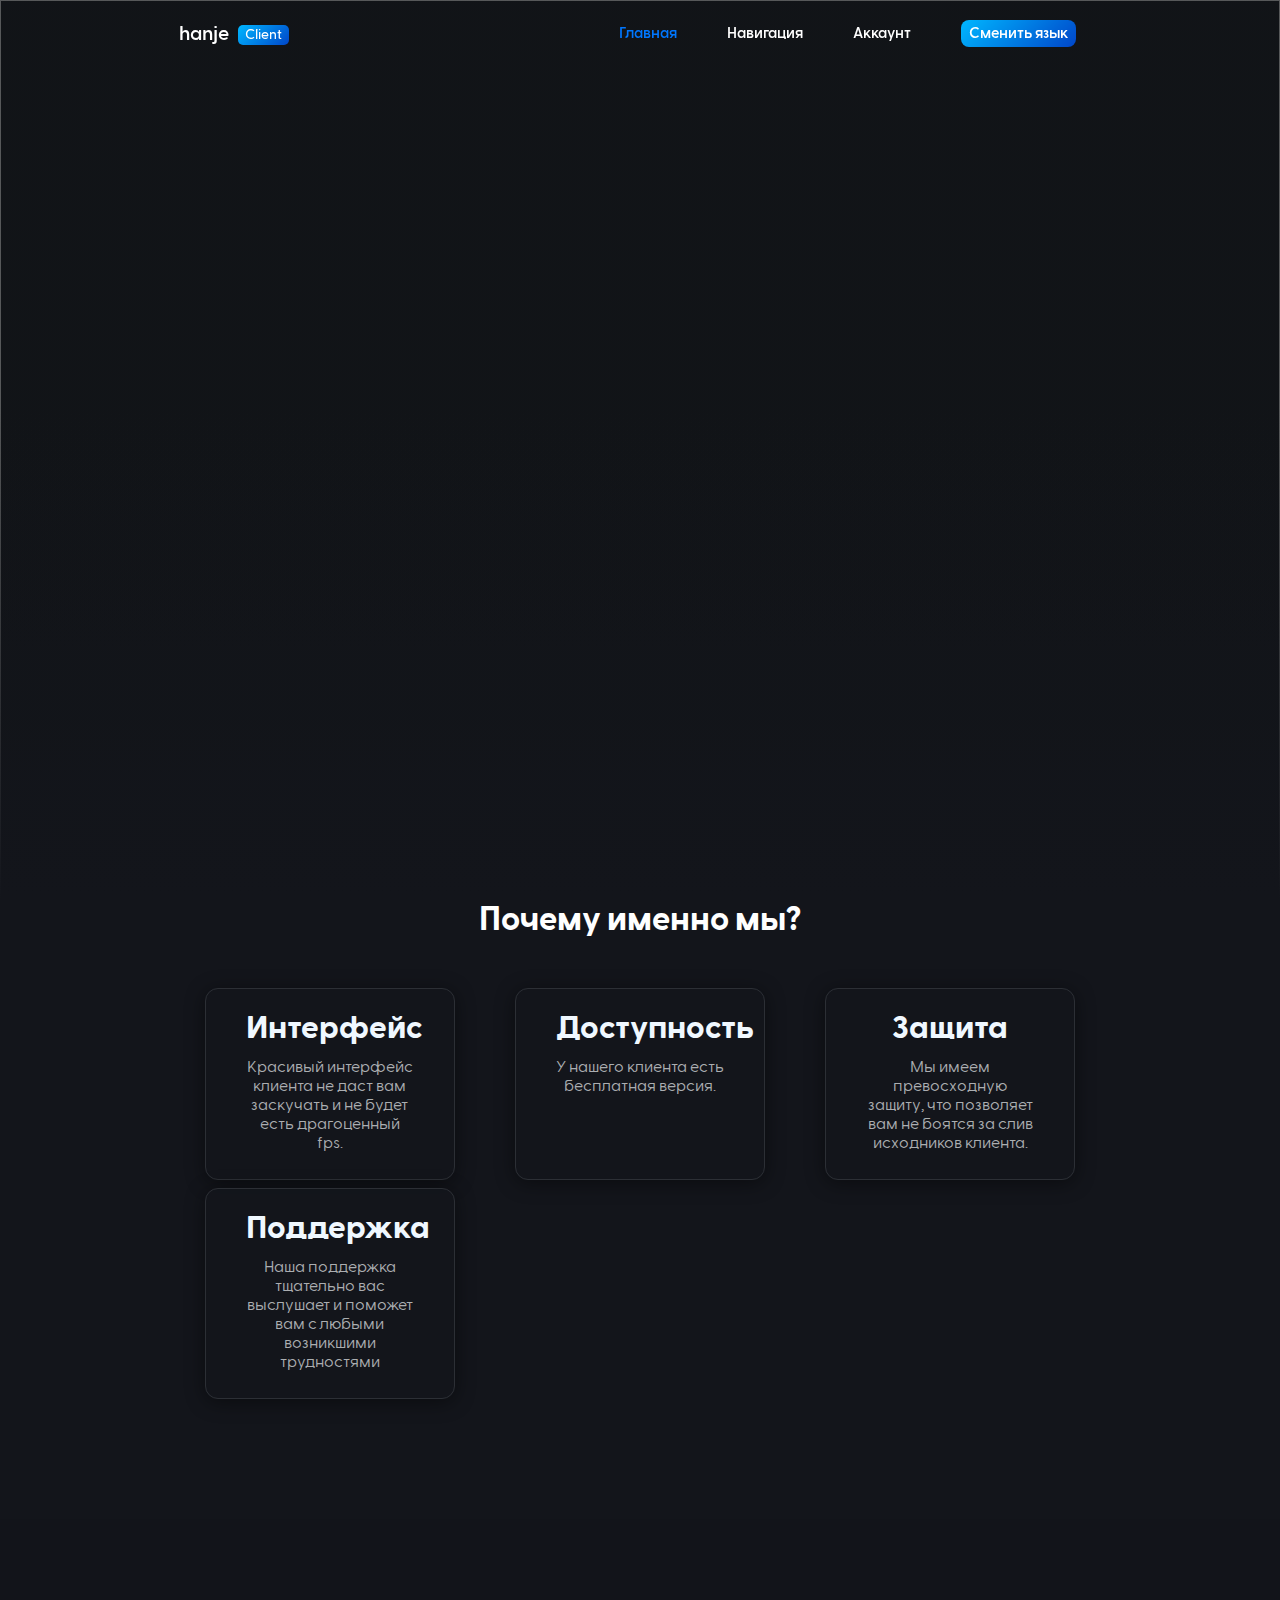
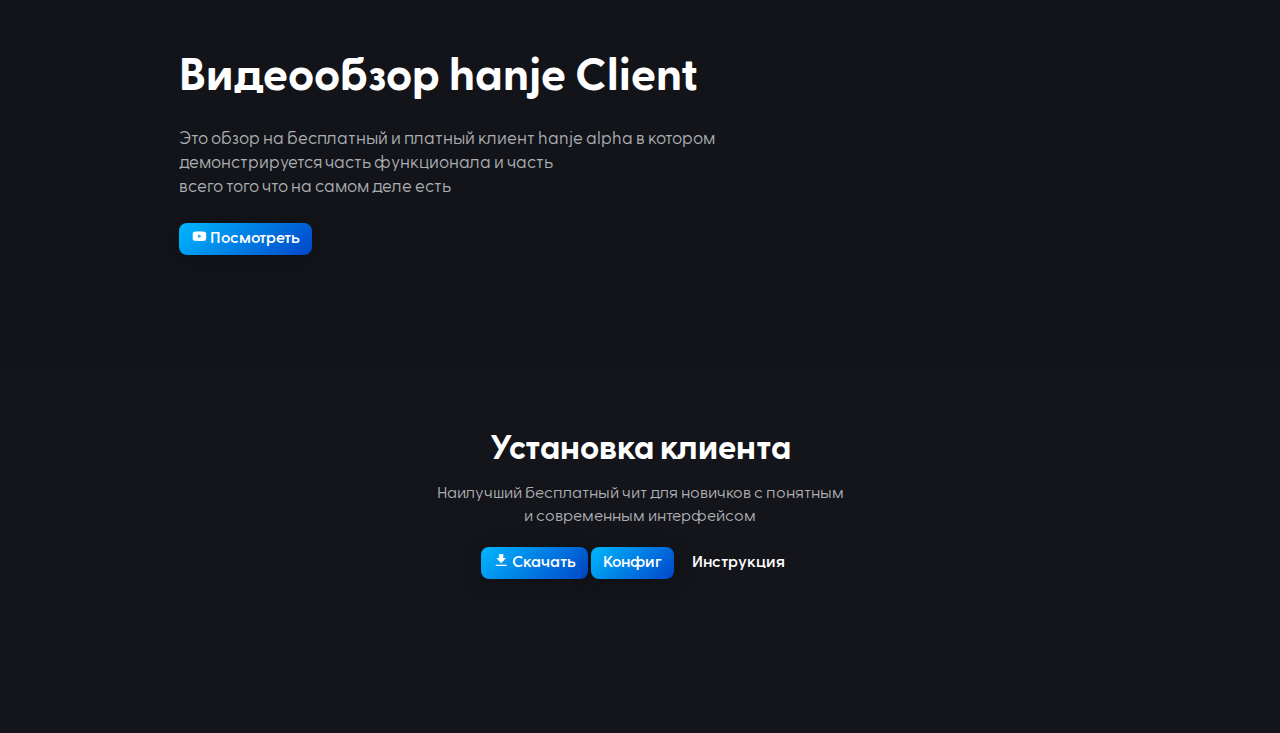
==== index.html @ c72755fe "Initial commit" ====
<!DOCTYPE html>
<html lang="en">
<head>
    <script src="/script.js"></script>
    <script>
        new Snow();
    </script>

    <div class="snowflakes"></div>

    <meta charset="UTF-8">
    <meta name="viewport" content="width=device-width, initial-scale=1.0">
    <title>Главная - hanje alpha</title>
    <link rel="shortcut icon" href="img/logo.png">
    <link href='boxicons%402.1.4/css/boxicons.min.css' rel='stylesheet'>
    <link rel="stylesheet" href="css2?family=Material+Symbols+Outlined:opsz,wght,FILL,GRAD@24,400,1,0">
    <link rel="stylesheet" href="css/main.css?1703620964">
    <link href="/css/main.css" rel="stylesheet">
</head>

<body>

    <script src="/script.js"></script>
    <script>
        new Snow();
    </script>

    <div class="snowflakes"></div>

    <div class="preloader">
        <div class="preloader__row">
          <div class="preloader__item"></div>
          <div class="preloader__item"></div>
        </div>
      </div>

    <header class="">
        <a class="logo" href="">hanje <span>Client</span></a>
        <ul class="navlist">
            <li><a style="color: var(--glavny-color);" href="index.html">Главная</a></li>
            <li><a href="vibor.html">Навигация</a></li>
            <li><a href="auth/auth.html">Аккаунт</a></li>
            <li><a class="login" href="uk.html">Сменить язык</a></li>
        </ul>
    </header>

    <!-- Секция #1 - Главная страница, hanje Client и ниже описание, справа меню -->
    <img class="bg-img" alt="">
    <div class="gradient"></div>
    <div class="transition"></div> <!-- Переход между секциями -->

    <section id="main">
        <div class="page-text">
            <img class="anim" src="img/menu2.png" alt="">
            <h1 class="main-text anim">Побеждай в <span class="minecraft">Standoff 2</span> <br> прямо сейчас!</h1>
            <p class="desc-text anim">Встречайте лучший бесплатный/платный клиент с красивой <br> визуальной составляющией на русском и <br> английском языках!</p>
            <a class="main-btn install anim" href="#inst-client"><span><i class='bx bxs-download'></i></span> Установить</a>
            <a class="faq anim" href="faq.php.html">FAQ</a>
        </div>
    </section>

    <!-- Секция #2 - Почему именно мы? (Описать тех. поддержку, визуалы, обходы)-->
    <section id="whyus">
        <div class="whyus-text">
            <h1 class="sec-title">Почему именно мы?</h1>
            <div class="container">
                <div class="wbox">
                    <h1 class="title">Интерфейс</h1>
                    <p class="desc">Красивый интерфейс клиента не даст вам заскучать и не будет есть драгоценный fps.</p>
                </div>
                
                <div class="wbox">
                    <h1 class="title">Доступность</h1>
                    <p class="desc">У нашего клиента есть бесплатная версия.</p>
                </div>
                <div class="wbox">
                    <h1 class="title">Защита</h1>
                    <p class="desc">Мы имеем превосходную защиту, что позволяет вам не боятся за слив исходников клиента.</p>
                </div>
                <div style="cursor: pointer;" target="_blank" onclick="window.location=''" class="wbox">
                    <h1 class="title">Поддержка</h1>
                    <p class="desc">Наша поддержка тщательно вас выслушает и поможет вам с любыми возникшими трудностями</p>
                </div>
            </div>
        </div>
    </section>

    <!-- Секция #3 - Видеообзор -->
    <section id="showcase"> 
        <div class="video-text">
            <div class="video-showcase">
                <video style="position: absolute; opacity: 0.5; filter: blur(20px);" src="img/videos/video.mp4" muted="" autoplay="" loop="" plays-inline=""></video>
                <video src="img/videos/video.mp4" muted="" autoplay="" loop="" plays-inline=""></video>
            </div>
            <h1 class="main-text">Видеообзор hanje Client</h1>
            <p class="desc-text">Это обзор на бесплатный и платный клиент hanje alpha в котором <br> демонстрируется часть функционала и часть <br> всего того что на самом деле есть</p>
            <a href="" class="install-btn"><span><i class='bx bxl-youtube'></i></span> Посмотреть</a>
        </div>
    </section>

    <!-- Секция #4 - Установить лоадер -->
    <section id="inst-client"> 
        <div class="inst-text">
            <h1 class="title">Установка клиента</h1>
            <p class="desc">Наилучший бесплатный чит для новичков с понятным <br>
                и современным интерфейсом  </p>
                <a class="main-btn install anim" href=""><span><i class="bx bxs-download"></i></span> Скачать</a> <a class="main-btn install anim" href="stormhvh.cfg"><span><i class=""> </i></span> Конфиг</a>
            <a class="faq anim" href="faq.php.html">Инструкция</a>
            <!-- <div style="padding-top: 17px;" class="inst-sup"><a style="color: #abaeb1;" class="faq" href="https://discord.gg/RJjRnCU88g"> Купить с поддержкой</a> </div> -->
        </div>
    </section>
    
        
    <!-- Секция #5 - Статистика клиента -->
        <section id="join-us">
            <div class="con-text">
            </div>
        </section>
    <script>

        // Loading page
        window.onload = function () {
          document.body.classList.add('loaded_hiding');
          window.setTimeout(function () {
            document.body.classList.add('loaded');
            document.body.classList.remove('loaded_hiding');
          }, 500);
        }

        //Sticky header 
        document.addEventListener("DOMContentLoaded", function() {
            const header = document.querySelector("header");
            window.addEventListener("scroll", function() { 
                header.classList.toggle("sticky", window.scrollY > 20);
            });
        });
        

//<!-- Секция #6 - говно какое то -->    

//Counter

let valueDisplays = document.querySelectorAll(".desc-count");
let interval = 2000;
let maxEndValue = 0;
let numSteps = 1000; // Количество шагов, которые вы хотите для анимации

valueDisplays.forEach((valueDisplay) => {
   let endValue = parseInt(valueDisplay.getAttribute("data-val"));
   maxEndValue = Math.max(maxEndValue, endValue);
});

let duration = Math.floor(interval / numSteps);

valueDisplays.forEach((valueDisplay) => {
   let startValue = 0;
   let endValue = parseInt(valueDisplay.getAttribute("data-val"));
   let increment = (endValue - startValue) / numSteps;
   let step = 0;

   let counter = setInterval(function () {
      startValue += increment;
      step++;
      valueDisplay.textContent = Math.round(startValue);
      if (step >= numSteps) {
          clearInterval(counter);
          valueDisplay.textContent = endValue; // Убедимся, что конечное значение точное
      }
   }, duration);
});


    </script>
</body>
</html>
---- css/main.css ----
﻿/*@import url('https://fonts.googleapis.com/css2?family=Inter:wght@300;400;500;600;700;800&display=swap');*/

@font-face {
    font-family: dbold;
    src: local('Greycliff CF Demi Bold'), local('Greycliff-CF-Demi-Bold'),
        url('../other/demibold/GreycliffCF-DemiBold.woff2') format('woff2'),
        url('../other/demibold/GreycliffCF-DemiBold.woff') format('woff'),
        url('../other/demibold/GreycliffCF-DemiBold.ttf') format('truetype');
    font-weight: 700;
}

@font-face {
    font-family: bold;
    src: local('Greycliff CF Bold'), local('Greycliff-CF-Bold'),
        url('../other/bold/GreycliffCF-Bold.woff2') format('woff2'),
        url('../other/bold/GreycliffCF-Bold.woff') format('woff'),
        url('../other/bold/GreycliffCF-Bold.ttf') format('truetype');
    font-weight: 600;
    font-style: normal;
}

@font-face {
    font-family: medium;
    src: local('Greycliff CF Medium'), local('Greycliff-CF-Medium'),
        url('../other/medium/GreycliffCF-Medium.woff2') format('woff2'),
        url('../other/medium/GreycliffCF-Medium.woff') format('woff'),
        url('../other/medium/GreycliffCF-Medium.ttf') format('truetype');
    font-weight: 500;
    font-style: normal;
}
@font-face {
    font-family: regular;
    src: local('Greycliff CF Regular'), local('Greycliff-CF-Regular'),
        url('../other/regular/GreycliffCF-Regular.woff2') format('woff2'),
        url('../other/regular/GreycliffCF-Regular.woff') format('woff'),
        url('../other/regular/GreycliffCF-Regular.ttf') format('truetype');
    font-weight: 400;
    font-style: normal;
  }

::-webkit-scrollbar {
    width: 7px;
  }
  
::-webkit-scrollbar-track {
background: #13151b;
}

::-webkit-scrollbar-thumb {
background: linear-gradient(135deg, #00b7ff, #0046c9);
border-radius: 20px;
}

::-webkit-scrollbar-button {
display: none;
}

* {
    margin: 0;
    padding: 0;
    text-decoration: none;
    box-sizing: border-box;
    list-style: none;
    scroll-behavior: smooth;
}

body {
    font-family: dbold, sans-serif;
    background: rgb(19, 21, 27);
    transition: all 0.3s ease-in-out;
}
  

:root {
    --main-color: linear-gradient(135deg, #00b7ff, #0046c9);
    --glavny-color: #0077ff;
    --dark-color: #0f0f0f;
    --light-dark-color: #333333;
}

header {
    position: fixed;
    width: 100%;
    top: 0;
    right: 0;
    z-index: 1000;
    display: flex;
    align-items: center;
    justify-content: space-between;
    padding: 22px 14%;
    left: 0;
    transition: 0.3s ease;
}

header.sticky {
    padding: 16px 14%;
    background: #13151bd5;
    box-shadow: 0 0 20px #0000003e;
    border-bottom: 1px solid #2c2f35;
    backdrop-filter: blur(11px);
}

header .navlist {
    display: flex;
}

header .logo {
    font-family: dbold;
    color: #fff;
    font-size: 20px;
}

header a.active {
    color: var(--main-color);   
}

header .logo span {
    font-size: 14px;
    font-family: medium;
    vertical-align: middle;
    padding: 3px 7px 3px 7px;
    border-radius: 5px;
    margin-left: 5px;
    background: var(--main-color);
}

header .navlist a {
    color: #ffffff;
    font-size: 15px;
    font-weight: 500;
    margin: 0 25px;
    transition: all 0.3s ease;
}
header .navlist a:hover {
    color: #cacaca;
}

header .navlist .login {
    border-radius: 8px;
    font-weight: 600;
    font-size: 15px;
    padding: 6px 8px;
    color: #ffffff;
    background: linear-gradient(135deg, #00b7ff, #0046c9);
}

header .navlist .login:hover {
    background: linear-gradient(135deg, #00b7ff, #0046c9);
}

header .navlist .login:hover {
    color: #fff;
}

/*#gradient1 {
    width: 100%;
    height: 100%;
    top: 0;
    left: 0;
    position: absolute;
    background: linear-gradient(130deg, #2680fe, #00000000, #00000000);
    background-size: 200% 200%;
    animation: Animation 5s ease-in-out infinite;
}

#gradient2 {
    width: 100%;
    height: 100%;
    top: 0;
    right: 0;
    position: absolute;
    font-size:30px;
    background: linear-gradient(310deg, #2680fe, #00000000, #00000000);
    background-size: 200% 200%;
    animation: Animation2 5s ease-in-out infinite;
}

@keyframes Animation { 
    0%{background-position:100% 0%}
    50%{background-position:100% 20%}
    100%{background-position:100% 0%}
}

@keyframes Animation2 { 
    0%{background-position:30% 0%}
    50%{background-position:30% 20%}
    100%{background-position:30% 0%}
}
*/

/* Секция #1 - Главная страница */

#main {
    position: relative;
    width: 100%;
    height: 100vh;
    padding: 160px 14% 120px;
    background-size: cover;
    background-position: center;
    display: flex;
    align-items: center;
    justify-content: left;
    color: #fff;
}

#main .page-text img{
    width: 520px;
    position: absolute;
    right: 14%;
    top: 35%;
    border-radius: 10px;
    box-shadow: 0 0 30px #00000089;
    border: 1px solid #42424244;
    object-fit: cover;
}

#main .page-text h1 {
    font-family: bold;
    color: #ffffff;
    font-size: 58px;
    line-height: 1.02;
    font-weight: 700;
    margin-bottom: 34px;
}


#main .page-text p {
    font-family: regular;
    color: #dcdcdc;
    font-size: 17px;
    line-height: 1.40;
    margin-bottom: 34px;
}


#main .page-text .minecraft {
    background: linear-gradient(135deg, #00b7ff, #0046c9);
    -webkit-background-clip: text;
    -webkit-text-fill-color: transparent;
}

#main .page-text .main-btn {
    font-weight: 600;
    color: #fff;
    padding: 8px 12px;
    background: var(--main-color);
    border-radius: 8px;
    transition: 0.3s ease;
    box-shadow: 0 4px 20px #0000003e;
}

#main .page-text .main-btn:hover {
    background: linear-gradient(135deg, #00b7ff, #0046c9);
}

#main .page-text .faq {
    font-weight: 600;
    color: #fff;
    padding: 8px 12px;
    margin-left: 5px;
    background: none;
}

#main .page-text .main-btn span {
    vertical-align: middle;
}

#main .page-text .anim {
    opacity: 0;
    transform: translateY(30px);
    animation: moveup 0.5s ease-in-out forwards;
}

@keyframes moveup {
    100% {
        opacity: 1;
        transform: translateY(0px);
    }
}


  
@media (max-width: 1700px) {
    #main .page-text img {
        width: 480px;
    }
}

@media (max-width: 1600px) {
    #showcase .video-text video {
        width: 470px;

    }
}

@media (max-width: 1500px) {
    #main .page-text img {
        display: none;
    }
}

@media (max-width: 1480px) {
    #whyus .container .wbox {
        margin-top: 8px;
    }
}

@media (max-width: 1380px) {
    #showcase .video-text video {
        display: none;
    }
}

@media (max-width: 880px) {
    #main .page-text h1 {
        font-size: 48px;
        margin-bottom: 24px;
    }
    #main .page-text p {
        font-size: 16px;
    }
    header .navlist {
        display: none;
    }
}

@media (max-width: 720px) {
    #main {
        padding: 160px 8% 120px;
    }

    header {
        padding: 22px 8%;
    }
    header.sticky {
        padding: 16px 8%;
    }

    #whyus .container .wbox {
        margin-bottom: 20px;
    }
    #whyus {
        padding: 0 8% 120px;
    }

}

@media (max-width: 620px) {
    #main .page-text h1 {
        font-size: 42px;
    }
}

@media (max-width: 480px) {
    #main .page-text p {
        font-size: 14px;
    }
}




.gradient {
    width: 100%;
    height: 100%;
    top: 0;
    left: 0;
    position: absolute;
    background: linear-gradient(to bottom, rgba(16, 19, 21, 0.6), rgba(16, 19, 21, 0.6));
}

.transition {
    position: absolute;
    top: 0;
    left: 0;
    width: 100%;
    height: 100%;
    background-image: linear-gradient(to bottom, rgba(0, 0, 0, 0.0) 45%, #13151b);
}

.bg-img {
    position: absolute;
    width: 100%;
    height: 100%;
    background-image: url('../img/Crystal.gif');
    background-size: cover;
    background-position: center;
    background-repeat: no-repeat;
}

.preloader {
    position: fixed;
    left: 0;
    top: 0;
    right: 0;
    bottom: 0;
    background: #13151b55;
    backdrop-filter: blur(18px);
    background-size: cover;
    background-position: center;
    z-index: 1001;
}


 
.preloader__row {
    position: relative;
    accent-color: #fff;
    top: 50%;
    left: 50%;
    width: 70px;
    height: 70px;
    margin-top: -35px;
    margin-left: -35px;
    text-align: center;
    animation: preloader-rotate 2s infinite ease-in-out;
}
 
.preloader__item {
    position: absolute;
    display: inline-block;
    top: 0;
    background-color: var(--main-color);
    border-radius: 100%;
    width: 35px;
    height: 35px;
    animation: preloader-bounce 2s infinite ease-in-out;
}
 
.preloader__item:last-child {
    top: auto;
    bottom: 0;
    animation-delay: -1s;
}
 
@keyframes preloader-rotate {
    100% {
        transform: rotate(360deg);
    }
}
 
@keyframes preloader-bounce {
    0%,
    100% {
        transform: scale(0);
    }
 
    50% {
        transform: scale(1);
    }
}
 
.loaded_hiding .preloader {
    transition: 0.5s opacity;
    opacity: 0;
}
 
.loaded .preloader {
    display: none;
}


/* Секция #2 - Почему именно мы? */

#whyus {
    position: relative;
    text-align: center;
    padding: 0 16% 120px;
}

#whyus .sec-title {
    font-family: bold;
    color: #fff;
    font-size: 33px;
    margin-bottom: 38px;
}

#whyus .container {
    display: flex;
    justify-content: space-between;
    flex-wrap: wrap;
}

#whyus .container .wbox {
    width: 23%;
    min-width: 250px;
    position: relative;
    padding: 20px 40px 25px 40px;
    border-radius: 13px;
    background: #13151bd5;
    box-shadow: 0 3px 20px #00000072;
    border: 1px solid #2c2f35;
    transition: 0.14s ease-in-out;
    cursor: default;
    user-select: none;
}

#whyus .container .wbox:hover{
    transform: scale(1.03);
    background: #16181f;
}

#whyus .container .wbox .title {
    color: #f0f8ff;
    font-family: bold;
    margin-bottom: 10px;
}

#whyus .container .wbox .desc {
    font-family: regular;
    color: #abaeb1;
}


/* Секция 3 - Видеообзор */

#showcase {
    position: relative;
    width: 100%;
    padding: 130px 14% 120px;
    background-size: cover;
    background-position: center;
    display: flex;
    align-items: center;
    justify-content: left;
    color: #fff;
    background: rgb(18, 20, 26);
}

#showcase .video-text video {
    width: 520px;
    position: absolute;
    right: 15%;
    top: 20%;
    border-radius: 10px;
    box-shadow: 0 0 20px #00000089;
}

#showcase .video-text .main-text {
    font-family: bold;
    color: #ffffff;
    font-size: 45px;
    font-weight: 700;
    margin-bottom: 22px;
}


#showcase .video-text .desc-text {
    font-family: regular;
    color: #abaeb1;
    font-size: 17px;
    line-height: 1.40;
    margin-bottom: 29px;
}

#showcase .video-text .install-btn {
    font-weight: 600;
    color: #fff;
    padding: 8px 12px;
    background: var(--main-color);
    border-radius: 8px;
    transition: 0.3s ease;
    box-shadow: 0 4px 20px #0000003e;
}

#showcase .video-text .install-btn:hover {
    background: linear-gradient(135deg, #00b7ff, #0046c9);    background: linear-gradient(135deg, #00b7ff, #0046c9);
}

#showcase .video-text .install-btn span {
    vertical-align: middle;
}

#showcase .video-text .watch {
    font-weight: 600;
    color: #fff;
    padding: 8px 12px;
    margin-left: 5px;
    background: none;
}

/* Секция 4 - Установка клиента */

#inst-client {
    position: relative;
    text-align: center;
    padding: 60px 16% 0px;
}

#inst-client .inst-text {
    justify-content: space-between;
    flex-wrap: wrap;
    text-align: center;
}

#inst-client .inst-text .title {
    font-family: bold;
    color: #fff;
    font-size: 33px;
    margin-bottom: 12px;
}

#inst-client .inst-text .desc {
    font-family: regular;
    color: #abaeb1;
    font-size: 16px;
    line-height: 1.40;
    margin-bottom: 24px;
}

#inst-client .inst-text .install {
    font-weight: 600;
    color: #fff;
    padding: 8px 12px;
    background: var(--main-color);
    border-radius: 8px;
    transition: 0.3s ease;
    box-shadow: 0 4px 20px #0000003e;
}
#inst-client .inst-text .install:hover {
    background: linear-gradient(135deg, #00b7ff, #0046c9);    background: linear-gradient(135deg, #00b7ff, #0046c9);
}

#inst-client .inst-text .install span {
    vertical-align: middle;
}

#inst-client .inst-text .faq {
    color: #fff;
    padding: 8px 12px;
    margin-left: 3px;
    margin-right: 3px;
    background: none;
}

#inst-client .inst-sup {
    padding-top: 16px;
}

/* Секция 4 - Залупа бесполезная */

#join-us {
    position: relative;
    text-align: left;
    padding: 80px 14% 80px;
}

#join-us .con-text .con-title{
    font-family: bold;
    color: #fff;
    text-align: center;
    font-size: 33px;
    margin-bottom: 38px;
}

#join-us .container {
    display: flex;
    justify-content: space-between;
    flex-wrap: wrap;
}

#join-us .container .con-box {
    width: 23%;
    display: flex;
    min-width: 250px;
    position: relative;
    padding: 20px 40px 20px 25px;
    border-radius: 13px;
    background: #13151bd5;
    box-shadow: 0 3px 20px #00000072;
    border: 1px solid #2c2f35;
    transition: 0.14s ease-in-out;
    cursor: default;
    user-select: none;
}

#join-us .container .con-box img {
    vertical-align: middle;
}

#join-us .container .con-box:hover{
    transform: scale(1.03);
    background: #16181f;
}

#join-us .container .con-box .title {
    color: #f0f8ff;
    font-family: regular;
    margin-bottom: 3px;
}

#join-us .container .con-box .desc {
    font-family: bold;
    font-size: 23px;
    color: #fff;
}

.snowflakes {
    position: fixed;
    top: 0;
    left: 0;
    width: 100%;
    height: 100%;
    pointer-events: none;
    z-index: 1;
}

.snowflake {
    position: absolute;
    background-color: #fff;
    border-radius: 50%;
    pointer-events: none;
    z-index: 2;
}
---- css/main.css ----
﻿/*@import url('https://fonts.googleapis.com/css2?family=Inter:wght@300;400;500;600;700;800&display=swap');*/

@font-face {
    font-family: dbold;
    src: local('Greycliff CF Demi Bold'), local('Greycliff-CF-Demi-Bold'),
        url('../other/demibold/GreycliffCF-DemiBold.woff2') format('woff2'),
        url('../other/demibold/GreycliffCF-DemiBold.woff') format('woff'),
        url('../other/demibold/GreycliffCF-DemiBold.ttf') format('truetype');
    font-weight: 700;
}

@font-face {
    font-family: bold;
    src: local('Greycliff CF Bold'), local('Greycliff-CF-Bold'),
        url('../other/bold/GreycliffCF-Bold.woff2') format('woff2'),
        url('../other/bold/GreycliffCF-Bold.woff') format('woff'),
        url('../other/bold/GreycliffCF-Bold.ttf') format('truetype');
    font-weight: 600;
    font-style: normal;
}

@font-face {
    font-family: medium;
    src: local('Greycliff CF Medium'), local('Greycliff-CF-Medium'),
        url('../other/medium/GreycliffCF-Medium.woff2') format('woff2'),
        url('../other/medium/GreycliffCF-Medium.woff') format('woff'),
        url('../other/medium/GreycliffCF-Medium.ttf') format('truetype');
    font-weight: 500;
    font-style: normal;
}
@font-face {
    font-family: regular;
    src: local('Greycliff CF Regular'), local('Greycliff-CF-Regular'),
        url('../other/regular/GreycliffCF-Regular.woff2') format('woff2'),
        url('../other/regular/GreycliffCF-Regular.woff') format('woff'),
        url('../other/regular/GreycliffCF-Regular.ttf') format('truetype');
    font-weight: 400;
    font-style: normal;
  }

::-webkit-scrollbar {
    width: 7px;
  }
  
::-webkit-scrollbar-track {
background: #13151b;
}

::-webkit-scrollbar-thumb {
background: linear-gradient(135deg, #00b7ff, #0046c9);
border-radius: 20px;
}

::-webkit-scrollbar-button {
display: none;
}

* {
    margin: 0;
    padding: 0;
    text-decoration: none;
    box-sizing: border-box;
    list-style: none;
    scroll-behavior: smooth;
}

body {
    font-family: dbold, sans-serif;
    background: rgb(19, 21, 27);
    transition: all 0.3s ease-in-out;
}
  

:root {
    --main-color: linear-gradient(135deg, #00b7ff, #0046c9);
    --glavny-color: #0077ff;
    --dark-color: #0f0f0f;
    --light-dark-color: #333333;
}

header {
    position: fixed;
    width: 100%;
    top: 0;
    right: 0;
    z-index: 1000;
    display: flex;
    align-items: center;
    justify-content: space-between;
    padding: 22px 14%;
    left: 0;
    transition: 0.3s ease;
}

header.sticky {
    padding: 16px 14%;
    background: #13151bd5;
    box-shadow: 0 0 20px #0000003e;
    border-bottom: 1px solid #2c2f35;
    backdrop-filter: blur(11px);
}

header .navlist {
    display: flex;
}

header .logo {
    font-family: dbold;
    color: #fff;
    font-size: 20px;
}

header a.active {
    color: var(--main-color);   
}

header .logo span {
    font-size: 14px;
    font-family: medium;
    vertical-align: middle;
    padding: 3px 7px 3px 7px;
    border-radius: 5px;
    margin-left: 5px;
    background: var(--main-color);
}

header .navlist a {
    color: #ffffff;
    font-size: 15px;
    font-weight: 500;
    margin: 0 25px;
    transition: all 0.3s ease;
}
header .navlist a:hover {
    color: #cacaca;
}

header .navlist .login {
    border-radius: 8px;
    font-weight: 600;
    font-size: 15px;
    padding: 6px 8px;
    color: #ffffff;
    background: linear-gradient(135deg, #00b7ff, #0046c9);
}

header .navlist .login:hover {
    background: linear-gradient(135deg, #00b7ff, #0046c9);
}

header .navlist .login:hover {
    color: #fff;
}

/*#gradient1 {
    width: 100%;
    height: 100%;
    top: 0;
    left: 0;
    position: absolute;
    background: linear-gradient(130deg, #2680fe, #00000000, #00000000);
    background-size: 200% 200%;
    animation: Animation 5s ease-in-out infinite;
}

#gradient2 {
    width: 100%;
    height: 100%;
    top: 0;
    right: 0;
    position: absolute;
    font-size:30px;
    background: linear-gradient(310deg, #2680fe, #00000000, #00000000);
    background-size: 200% 200%;
    animation: Animation2 5s ease-in-out infinite;
}

@keyframes Animation { 
    0%{background-position:100% 0%}
    50%{background-position:100% 20%}
    100%{background-position:100% 0%}
}

@keyframes Animation2 { 
    0%{background-position:30% 0%}
    50%{background-position:30% 20%}
    100%{background-position:30% 0%}
}
*/

/* Секция #1 - Главная страница */

#main {
    position: relative;
    width: 100%;
    height: 100vh;
    padding: 160px 14% 120px;
    background-size: cover;
    background-position: center;
    display: flex;
    align-items: center;
    justify-content: left;
    color: #fff;
}

#main .page-text img{
    width: 520px;
    position: absolute;
    right: 14%;
    top: 35%;
    border-radius: 10px;
    box-shadow: 0 0 30px #00000089;
    border: 1px solid #42424244;
    object-fit: cover;
}

#main .page-text h1 {
    font-family: bold;
    color: #ffffff;
    font-size: 58px;
    line-height: 1.02;
    font-weight: 700;
    margin-bottom: 34px;
}


#main .page-text p {
    font-family: regular;
    color: #dcdcdc;
    font-size: 17px;
    line-height: 1.40;
    margin-bottom: 34px;
}


#main .page-text .minecraft {
    background: linear-gradient(135deg, #00b7ff, #0046c9);
    -webkit-background-clip: text;
    -webkit-text-fill-color: transparent;
}

#main .page-text .main-btn {
    font-weight: 600;
    color: #fff;
    padding: 8px 12px;
    background: var(--main-color);
    border-radius: 8px;
    transition: 0.3s ease;
    box-shadow: 0 4px 20px #0000003e;
}

#main .page-text .main-btn:hover {
    background: linear-gradient(135deg, #00b7ff, #0046c9);
}

#main .page-text .faq {
    font-weight: 600;
    color: #fff;
    padding: 8px 12px;
    margin-left: 5px;
    background: none;
}

#main .page-text .main-btn span {
    vertical-align: middle;
}

#main .page-text .anim {
    opacity: 0;
    transform: translateY(30px);
    animation: moveup 0.5s ease-in-out forwards;
}

@keyframes moveup {
    100% {
        opacity: 1;
        transform: translateY(0px);
    }
}


  
@media (max-width: 1700px) {
    #main .page-text img {
        width: 480px;
    }
}

@media (max-width: 1600px) {
    #showcase .video-text video {
        width: 470px;

    }
}

@media (max-width: 1500px) {
    #main .page-text img {
        display: none;
    }
}

@media (max-width: 1480px) {
    #whyus .container .wbox {
        margin-top: 8px;
    }
}

@media (max-width: 1380px) {
    #showcase .video-text video {
        display: none;
    }
}

@media (max-width: 880px) {
    #main .page-text h1 {
        font-size: 48px;
        margin-bottom: 24px;
    }
    #main .page-text p {
        font-size: 16px;
    }
    header .navlist {
        display: none;
    }
}

@media (max-width: 720px) {
    #main {
        padding: 160px 8% 120px;
    }

    header {
        padding: 22px 8%;
    }
    header.sticky {
        padding: 16px 8%;
    }

    #whyus .container .wbox {
        margin-bottom: 20px;
    }
    #whyus {
        padding: 0 8% 120px;
    }

}

@media (max-width: 620px) {
    #main .page-text h1 {
        font-size: 42px;
    }
}

@media (max-width: 480px) {
    #main .page-text p {
        font-size: 14px;
    }
}




.gradient {
    width: 100%;
    height: 100%;
    top: 0;
    left: 0;
    position: absolute;
    background: linear-gradient(to bottom, rgba(16, 19, 21, 0.6), rgba(16, 19, 21, 0.6));
}

.transition {
    position: absolute;
    top: 0;
    left: 0;
    width: 100%;
    height: 100%;
    background-image: linear-gradient(to bottom, rgba(0, 0, 0, 0.0) 45%, #13151b);
}

.bg-img {
    position: absolute;
    width: 100%;
    height: 100%;
    background-image: url('../img/Crystal.gif');
    background-size: cover;
    background-position: center;
    background-repeat: no-repeat;
}

.preloader {
    position: fixed;
    left: 0;
    top: 0;
    right: 0;
    bottom: 0;
    background: #13151b55;
    backdrop-filter: blur(18px);
    background-size: cover;
    background-position: center;
    z-index: 1001;
}


 
.preloader__row {
    position: relative;
    accent-color: #fff;
    top: 50%;
    left: 50%;
    width: 70px;
    height: 70px;
    margin-top: -35px;
    margin-left: -35px;
    text-align: center;
    animation: preloader-rotate 2s infinite ease-in-out;
}
 
.preloader__item {
    position: absolute;
    display: inline-block;
    top: 0;
    background-color: var(--main-color);
    border-radius: 100%;
    width: 35px;
    height: 35px;
    animation: preloader-bounce 2s infinite ease-in-out;
}
 
.preloader__item:last-child {
    top: auto;
    bottom: 0;
    animation-delay: -1s;
}
 
@keyframes preloader-rotate {
    100% {
        transform: rotate(360deg);
    }
}
 
@keyframes preloader-bounce {
    0%,
    100% {
        transform: scale(0);
    }
 
    50% {
        transform: scale(1);
    }
}
 
.loaded_hiding .preloader {
    transition: 0.5s opacity;
    opacity: 0;
}
 
.loaded .preloader {
    display: none;
}


/* Секция #2 - Почему именно мы? */

#whyus {
    position: relative;
    text-align: center;
    padding: 0 16% 120px;
}

#whyus .sec-title {
    font-family: bold;
    color: #fff;
    font-size: 33px;
    margin-bottom: 38px;
}

#whyus .container {
    display: flex;
    justify-content: space-between;
    flex-wrap: wrap;
}

#whyus .container .wbox {
    width: 23%;
    min-width: 250px;
    position: relative;
    padding: 20px 40px 25px 40px;
    border-radius: 13px;
    background: #13151bd5;
    box-shadow: 0 3px 20px #00000072;
    border: 1px solid #2c2f35;
    transition: 0.14s ease-in-out;
    cursor: default;
    user-select: none;
}

#whyus .container .wbox:hover{
    transform: scale(1.03);
    background: #16181f;
}

#whyus .container .wbox .title {
    color: #f0f8ff;
    font-family: bold;
    margin-bottom: 10px;
}

#whyus .container .wbox .desc {
    font-family: regular;
    color: #abaeb1;
}


/* Секция 3 - Видеообзор */

#showcase {
    position: relative;
    width: 100%;
    padding: 130px 14% 120px;
    background-size: cover;
    background-position: center;
    display: flex;
    align-items: center;
    justify-content: left;
    color: #fff;
    background: rgb(18, 20, 26);
}

#showcase .video-text video {
    width: 520px;
    position: absolute;
    right: 15%;
    top: 20%;
    border-radius: 10px;
    box-shadow: 0 0 20px #00000089;
}

#showcase .video-text .main-text {
    font-family: bold;
    color: #ffffff;
    font-size: 45px;
    font-weight: 700;
    margin-bottom: 22px;
}


#showcase .video-text .desc-text {
    font-family: regular;
    color: #abaeb1;
    font-size: 17px;
    line-height: 1.40;
    margin-bottom: 29px;
}

#showcase .video-text .install-btn {
    font-weight: 600;
    color: #fff;
    padding: 8px 12px;
    background: var(--main-color);
    border-radius: 8px;
    transition: 0.3s ease;
    box-shadow: 0 4px 20px #0000003e;
}

#showcase .video-text .install-btn:hover {
    background: linear-gradient(135deg, #00b7ff, #0046c9);    background: linear-gradient(135deg, #00b7ff, #0046c9);
}

#showcase .video-text .install-btn span {
    vertical-align: middle;
}

#showcase .video-text .watch {
    font-weight: 600;
    color: #fff;
    padding: 8px 12px;
    margin-left: 5px;
    background: none;
}

/* Секция 4 - Установка клиента */

#inst-client {
    position: relative;
    text-align: center;
    padding: 60px 16% 0px;
}

#inst-client .inst-text {
    justify-content: space-between;
    flex-wrap: wrap;
    text-align: center;
}

#inst-client .inst-text .title {
    font-family: bold;
    color: #fff;
    font-size: 33px;
    margin-bottom: 12px;
}

#inst-client .inst-text .desc {
    font-family: regular;
    color: #abaeb1;
    font-size: 16px;
    line-height: 1.40;
    margin-bottom: 24px;
}

#inst-client .inst-text .install {
    font-weight: 600;
    color: #fff;
    padding: 8px 12px;
    background: var(--main-color);
    border-radius: 8px;
    transition: 0.3s ease;
    box-shadow: 0 4px 20px #0000003e;
}
#inst-client .inst-text .install:hover {
    background: linear-gradient(135deg, #00b7ff, #0046c9);    background: linear-gradient(135deg, #00b7ff, #0046c9);
}

#inst-client .inst-text .install span {
    vertical-align: middle;
}

#inst-client .inst-text .faq {
    color: #fff;
    padding: 8px 12px;
    margin-left: 3px;
    margin-right: 3px;
    background: none;
}

#inst-client .inst-sup {
    padding-top: 16px;
}

/* Секция 4 - Залупа бесполезная */

#join-us {
    position: relative;
    text-align: left;
    padding: 80px 14% 80px;
}

#join-us .con-text .con-title{
    font-family: bold;
    color: #fff;
    text-align: center;
    font-size: 33px;
    margin-bottom: 38px;
}

#join-us .container {
    display: flex;
    justify-content: space-between;
    flex-wrap: wrap;
}

#join-us .container .con-box {
    width: 23%;
    display: flex;
    min-width: 250px;
    position: relative;
    padding: 20px 40px 20px 25px;
    border-radius: 13px;
    background: #13151bd5;
    box-shadow: 0 3px 20px #00000072;
    border: 1px solid #2c2f35;
    transition: 0.14s ease-in-out;
    cursor: default;
    user-select: none;
}

#join-us .container .con-box img {
    vertical-align: middle;
}

#join-us .container .con-box:hover{
    transform: scale(1.03);
    background: #16181f;
}

#join-us .container .con-box .title {
    color: #f0f8ff;
    font-family: regular;
    margin-bottom: 3px;
}

#join-us .container .con-box .desc {
    font-family: bold;
    font-size: 23px;
    color: #fff;
}

.snowflakes {
    position: fixed;
    top: 0;
    left: 0;
    width: 100%;
    height: 100%;
    pointer-events: none;
    z-index: 1;
}

.snowflake {
    position: absolute;
    background-color: #fff;
    border-radius: 50%;
    pointer-events: none;
    z-index: 2;
}
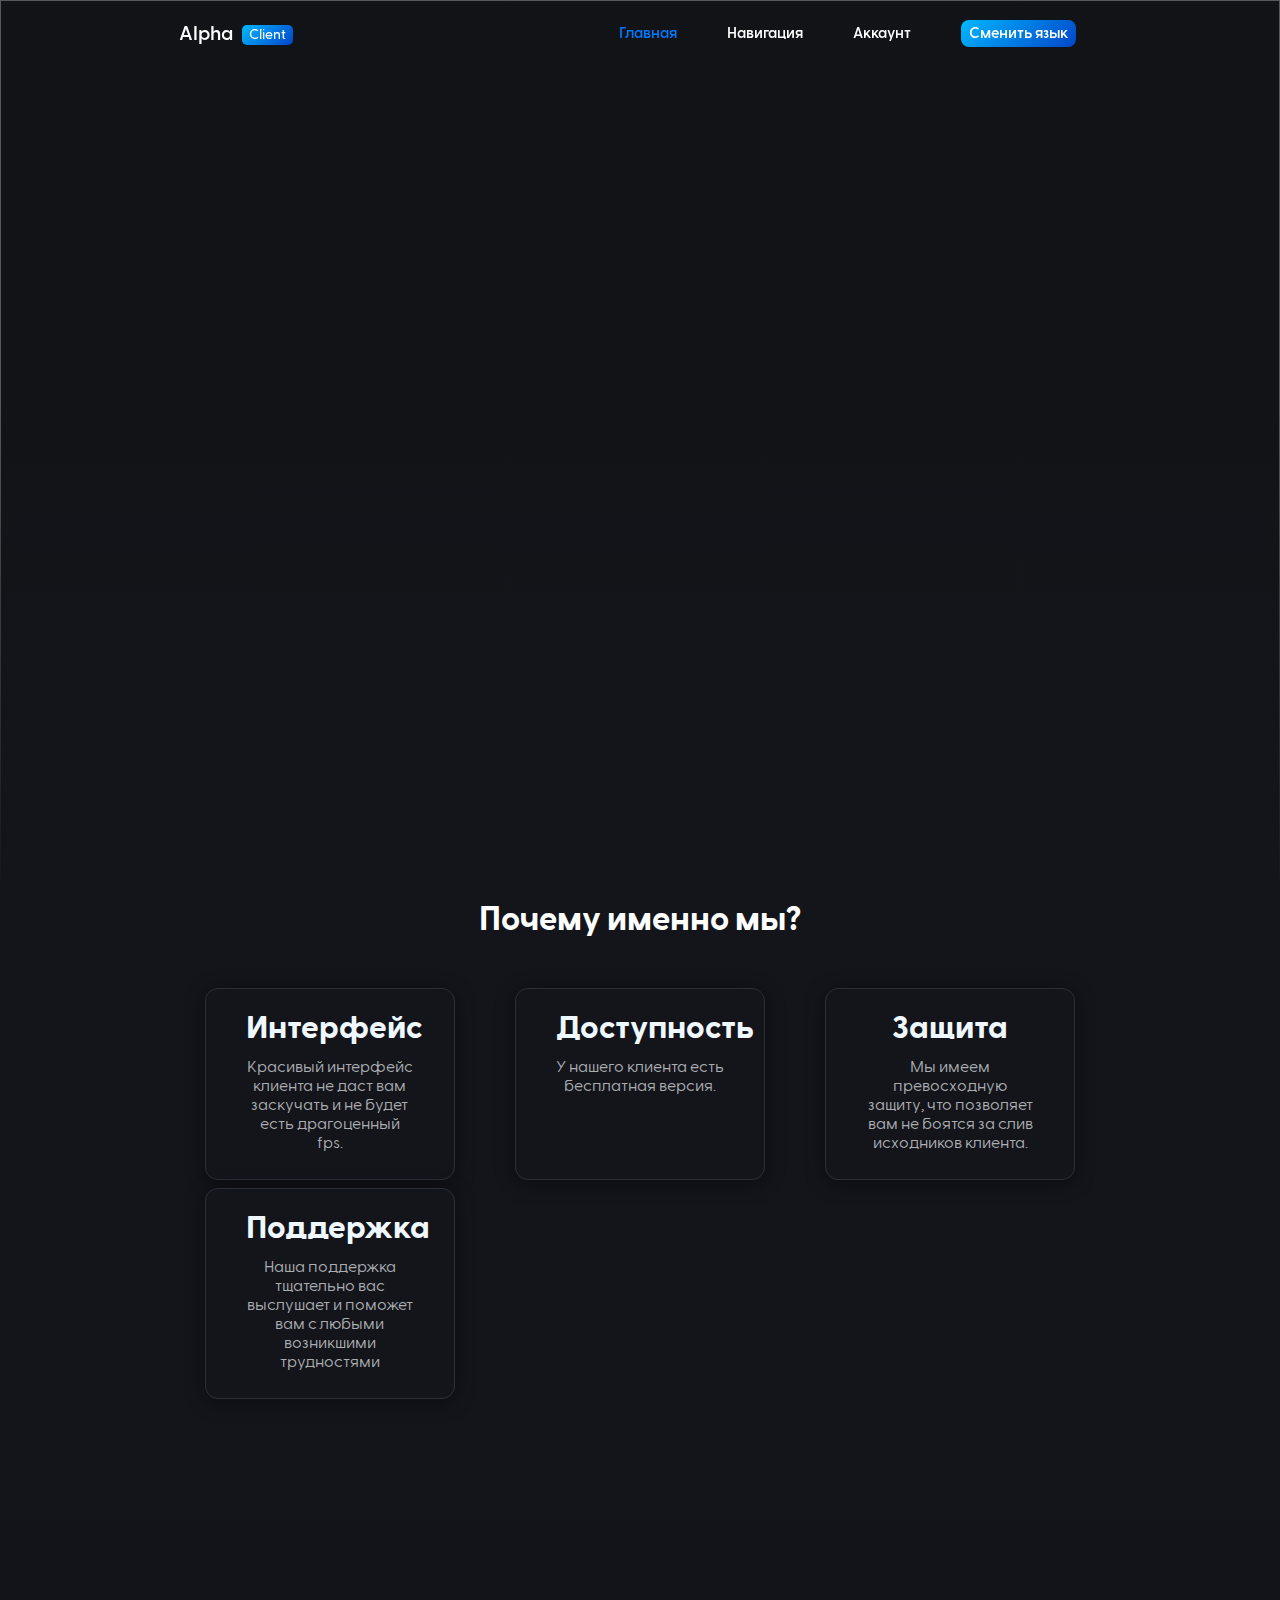
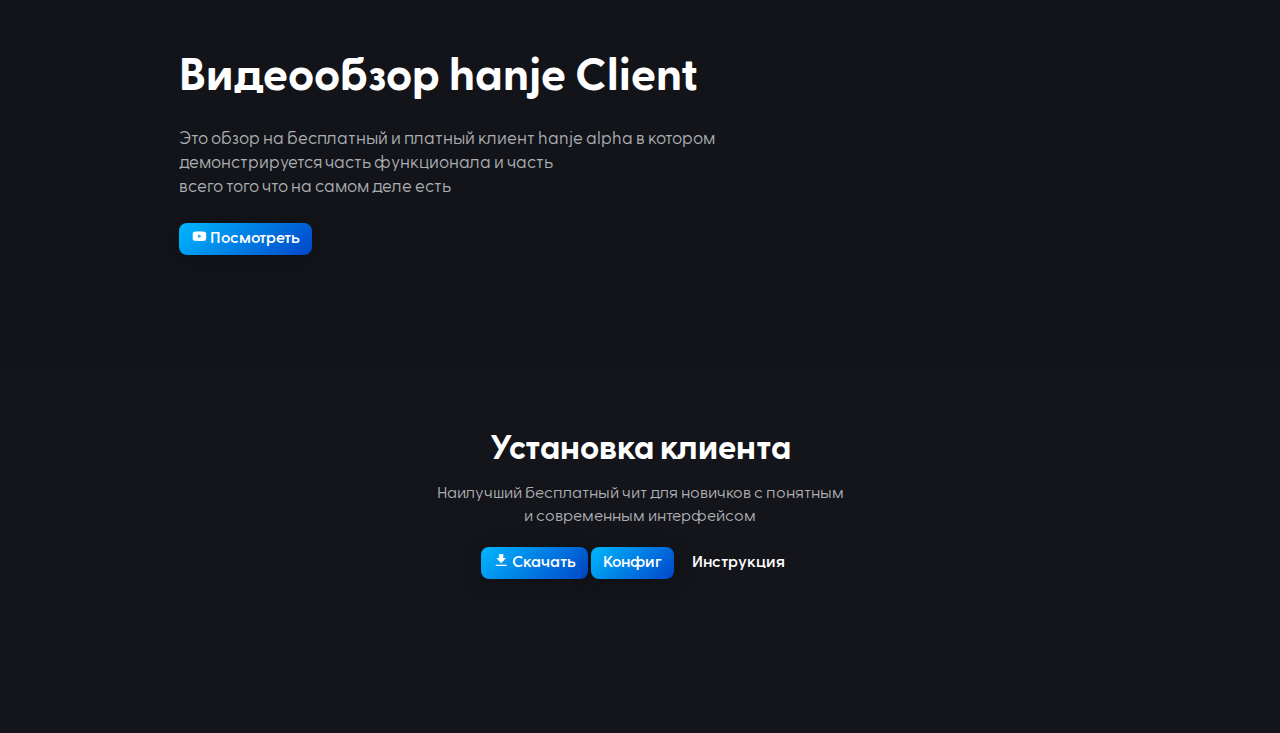
==== commit bb6d855e: "index.html" ====
--- a/index.html
+++ b/index.html
@@ -10,7 +10,7 @@
 
     <meta charset="UTF-8">
     <meta name="viewport" content="width=device-width, initial-scale=1.0">
-    <title>Главная - hanje alpha</title>
+    <title>Главная - Alpha Client</title>
     <link rel="shortcut icon" href="img/logo.png">
     <link href='boxicons%402.1.4/css/boxicons.min.css' rel='stylesheet'>
     <link rel="stylesheet" href="css2?family=Material+Symbols+Outlined:opsz,wght,FILL,GRAD@24,400,1,0">
@@ -35,7 +35,7 @@
       </div>
 
     <header class="">
-        <a class="logo" href="">hanje <span>Client</span></a>
+        <a class="logo" href="">Alpha <span>Client</span></a>
         <ul class="navlist">
             <li><a style="color: var(--glavny-color);" href="index.html">Главная</a></li>
             <li><a href="vibor.html">Навигация</a></li>
@@ -44,7 +44,7 @@
         </ul>
     </header>
 
-    <!-- Секция #1 - Главная страница, hanje Client и ниже описание, справа меню -->
+    <!-- Секция #1 - Главная страница, Alpha Client и ниже описание, справа меню -->
     <img class="bg-img" alt="">
     <div class="gradient"></div>
     <div class="transition"></div> <!-- Переход между секциями -->
@@ -172,4 +172,4 @@
 
     </script>
 </body>
-</html>+</html>
